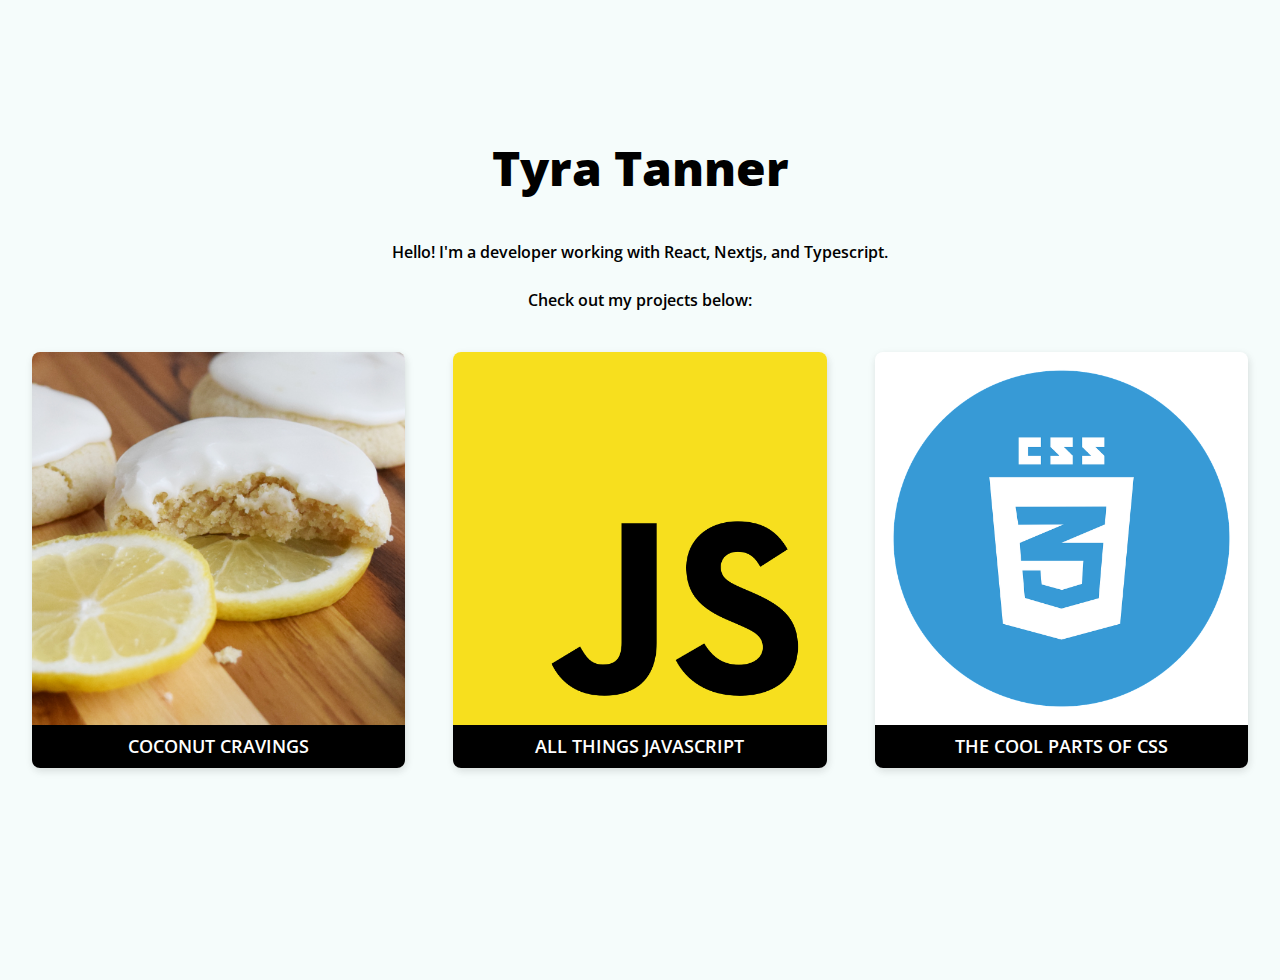
==== index.html @ 71920591 "created home page for profile on git pages" ====
<!DOCTYPE html>
<!--[if lt IE 7]>      <html class="no-js lt-ie9 lt-ie8 lt-ie7"> <![endif]-->
<!--[if IE 7]>         <html class="no-js lt-ie9 lt-ie8"> <![endif]-->
<!--[if IE 8]>         <html class="no-js lt-ie9"> <![endif]-->
<!--[if gt IE 8]>      <html class="no-js"> <!--<![endif]-->
<html>
  <head>
    <meta charset="utf-8" />
    <meta http-equiv="X-UA-Compatible" content="IE=edge" />
    <title></title>
    <meta name="description" content="" />
    <meta name="viewport" content="width=device-width, initial-scale=1" />
    <link rel="preconnect" href="https://fonts.googleapis.com" />
    <link rel="preconnect" href="https://fonts.gstatic.com" crossorigin />
    <link
      href="https://fonts.googleapis.com/css2?family=Open+Sans:ital,wght@0,400;0,700;0,800;1,400;1,700&display=swap"
      rel="stylesheet"
    />
    <link rel="stylesheet" href="styles.css" />
  </head>
  <body>
    <main id="home-main">
      <div class="wrapper">
        <div class="name">Tyra Tanner</div>
        <p class="subTitle">
          Hello! I'm a developer working with React, Nextjs, and Typescript.
        </p>
        <p class="subTitle">Check out my projects below:</p>
        <div class="cardWrapper">
          <a href="https://coconutcravings.com" class="card"
            ><img src="soft-lemon-cookies.jpg"></img>
            <p class="cardTitle">COCONUT CRAVINGS</p></a
          >

          <a href="js-notes/index.html" class="card"><img src="javascript-736400_1280.png"><p class="cardTitle">ALL THINGS JAVASCRIPT</p></a>
          <a href="css-notes/home.html" class="card"><img src="logo-2582747_1280.png"><p class="cardTitle">THE COOL PARTS OF CSS</p></a>
        </div>
      </div>
    </main>
  </body>
</html>
---- styles.css ----
/* CSS Reset */
/* Feels like it pauses before sidenav comes down */

/*
  1. Use a more-intuitive box-sizing model.
*/
*,
*::before,
*::after {
  box-sizing: border-box;
}
/*
  2. Remove default margin
*/
* {
  margin: 0;
}
/*
  3. Allow percentage-based heights in the application
*/
html,
body {
  height: 100%;
}
/*
  Typographic tweaks!
  4. Add accessible line-height
  5. Improve text rendering
*/
body {
  line-height: 1.5;
  -webkit-font-smoothing: antialiased;
}
/*
  6. Improve media defaults
*/
img,
picture,
video,
canvas,
svg {
  display: block;
  max-width: 100%;
}
/*
  7. Remove built-in form typography styles
*/
input,
button,
textarea,
select {
  font: inherit;
}
/*
  8. Avoid text overflows
*/
p,
h1,
h2,
h3,
h4,
h5,
h6 {
  overflow-wrap: break-word;
}
/*
  9. Create a root stacking context
*/
#root,
#__next {
  isolation: isolate;
}

body {
  background-color: #f5fcfb;
}

img {
  border-radius: 8px 8px 0 0;
}

.wrapper {
  max-width: 1400px;
  margin: 80px auto;
  font-family: "Open Sans";
  padding: 16px;
}
.name {
  font-weight: 800;
  font-size: 3rem;
  margin: 36px auto;
  width: fit-content;
}

.subTitle {
  margin: 24px auto;
  width: fit-content;
  text-align: center;
  font-weight: 600;
}

.cardWrapper {
  margin: 24px auto;
  display: grid;
  gap: 16px;
  grid-template-columns: repeat(auto-fill, minmax(min(350px, 100%), 1fr));
}

.card {
  background-color: white;
  text-align: center;
  color: white;
  margin: 16px;
  font-size: 1.1rem;
  text-decoration: none;
  border-radius: 8px;
  box-shadow: 1px 3px 9px rgba(0, 0, 0, 0.1), 1px 3px 9px rgba(0, 0, 0, 0.03);
}

.cardTitle {
  background-color: black;
  padding: 8px 16px;
  font-weight: 600;
  border-radius: 0 0 8px 8px;
}
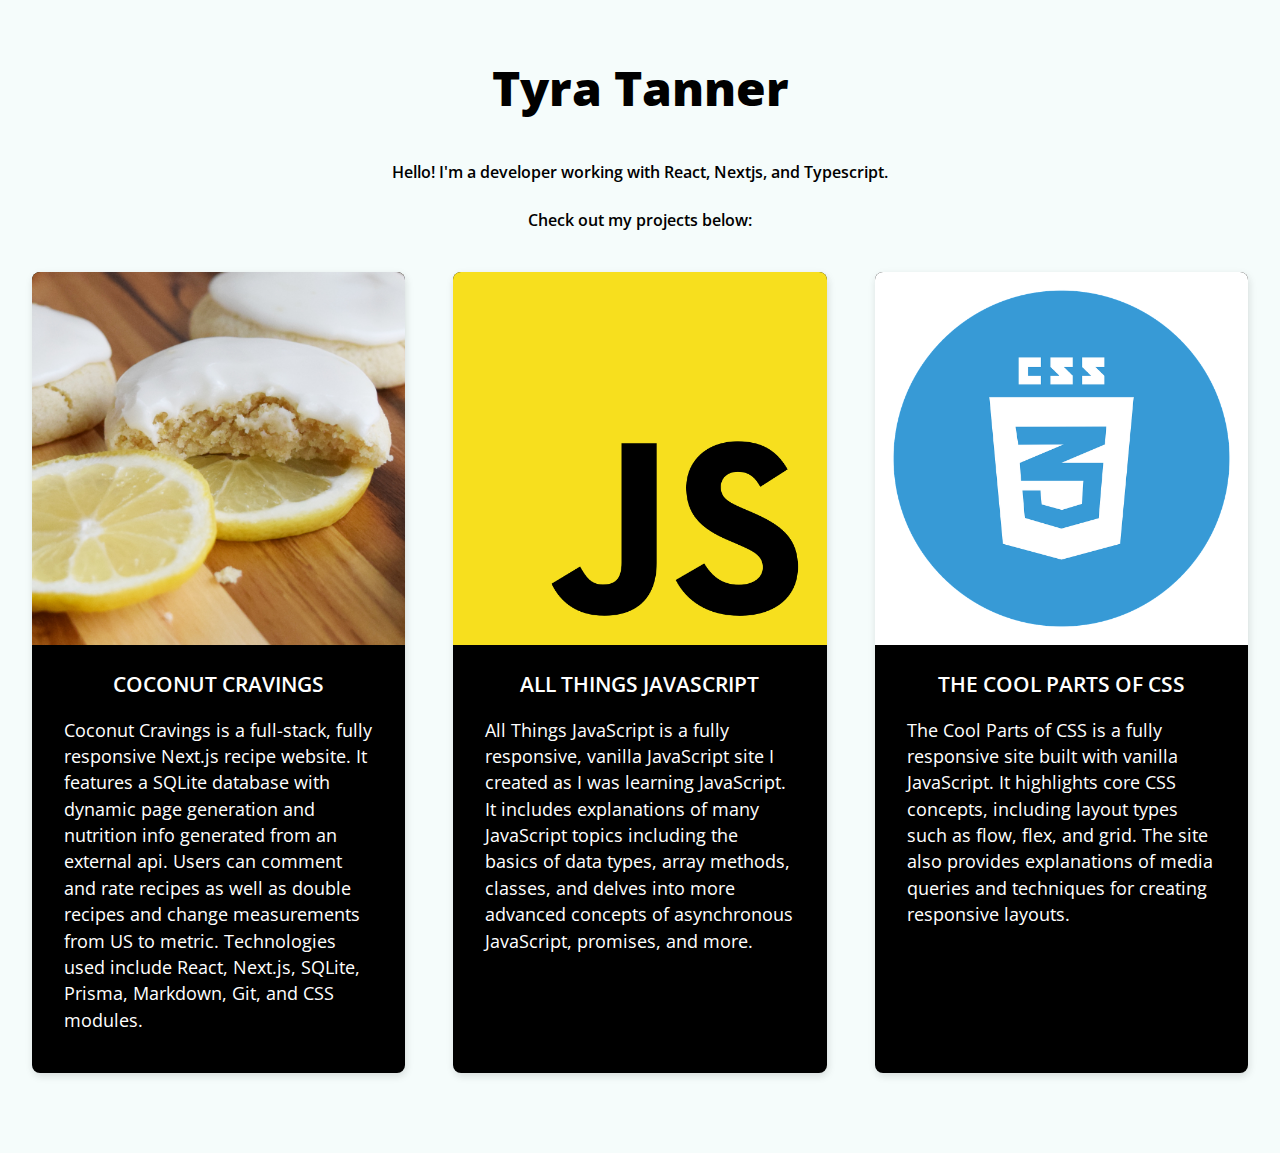
==== commit 34a83490: "added descriptions for each project" ====
--- a/index.html
+++ b/index.html
@@ -28,14 +28,51 @@
         <p class="subTitle">Check out my projects below:</p>
         <div class="cardWrapper">
           <a href="https://coconutcravings.com" class="card"
-            ><img src="soft-lemon-cookies.jpg"></img>
-            <p class="cardTitle">COCONUT CRAVINGS</p></a
+            ><img src="soft-lemon-cookies.jpg" />
+            <div class="cardText">
+              <p class="cardTitle">COCONUT CRAVINGS</p>
+              <p class="cardDescription">
+                Coconut Cravings is a full-stack, fully responsive Next.js
+                recipe website. It features a SQLite database with dynamic page
+                generation and nutrition info generated from an external api.
+                Users can comment and rate recipes as well as double recipes and
+                change measurements from US to metric. Technologies used include
+                React, Next.js, SQLite, Prisma, Markdown, Git, and CSS modules.
+              </p>
+            </div>
+          </a>
+
+          <a href="js-notes/index.html" class="card"
+            ><img src="javascript-736400_1280.png" />
+            <div class="cardText">
+              <p class="cardTitle">ALL THINGS JAVASCRIPT</p>
+              <p class="cardDescription">
+                All Things JavaScript is a fully responsive, vanilla JavaScript
+                site I created as I was learning JavaScript. It includes
+                explanations of many JavaScript topics including the basics of
+                data types, array methods, classes, and delves into more
+                advanced concepts of asynchronous JavaScript, promises, and
+                more.
+              </p>
+            </div></a
           >
-
-          <a href="js-notes/index.html" class="card"><img src="javascript-736400_1280.png"><p class="cardTitle">ALL THINGS JAVASCRIPT</p></a>
-          <a href="css-notes/home.html" class="card"><img src="logo-2582747_1280.png"><p class="cardTitle">THE COOL PARTS OF CSS</p></a>
+          <a href="css-notes/home.html" class="card"
+            ><img src="logo-2582747_1280.png" />
+            <div class="cardText">
+              <p class="cardTitle">THE COOL PARTS OF CSS</p>
+              <p class="cardDescription">
+                The Cool Parts of CSS is a fully responsive site built with
+                vanilla JavaScript. It highlights core CSS concepts, including
+                layout types such as flow, flex, and grid. The site also
+                provides explanations of media queries and techniques for
+                creating responsive layouts.
+              </p>
+            </div></a
+          >
         </div>
       </div>
     </main>
   </body>
 </html>
+
+<!-- NOTE TO SELF: i added some images for a banner image if I want to include that on the page sometime in the future -->
--- a/styles.css
+++ b/styles.css
@@ -77,14 +77,16 @@
 
 img {
   border-radius: 8px 8px 0 0;
+  background-color: white;
 }
 
 .wrapper {
   max-width: 1400px;
-  margin: 80px auto;
+  margin: 0 auto;
   font-family: "Open Sans";
   padding: 16px;
 }
+
 .name {
   font-weight: 800;
   font-size: 3rem;
@@ -100,14 +102,14 @@
 }
 
 .cardWrapper {
-  margin: 24px auto;
+  margin: 24px auto 48px auto;
   display: grid;
   gap: 16px;
   grid-template-columns: repeat(auto-fill, minmax(min(350px, 100%), 1fr));
 }
 
 .card {
-  background-color: white;
+  background-color: black;
   text-align: center;
   color: white;
   margin: 16px;
@@ -117,9 +119,19 @@
   box-shadow: 1px 3px 9px rgba(0, 0, 0, 0.1), 1px 3px 9px rgba(0, 0, 0, 0.03);
 }
 
+.cardText {
+  padding: 8px 16px;
+  border-radius: 0 0 8px 8px;
+  margin: 16px;
+}
+
 .cardTitle {
-  background-color: black;
-  padding: 8px 16px;
   font-weight: 600;
-  border-radius: 0 0 8px 8px;
+  font-size: 1.3rem;
+  margin-bottom: 8px;
 }
+
+.cardDescription {
+  text-align: left;
+  margin: 16px 0;
+}
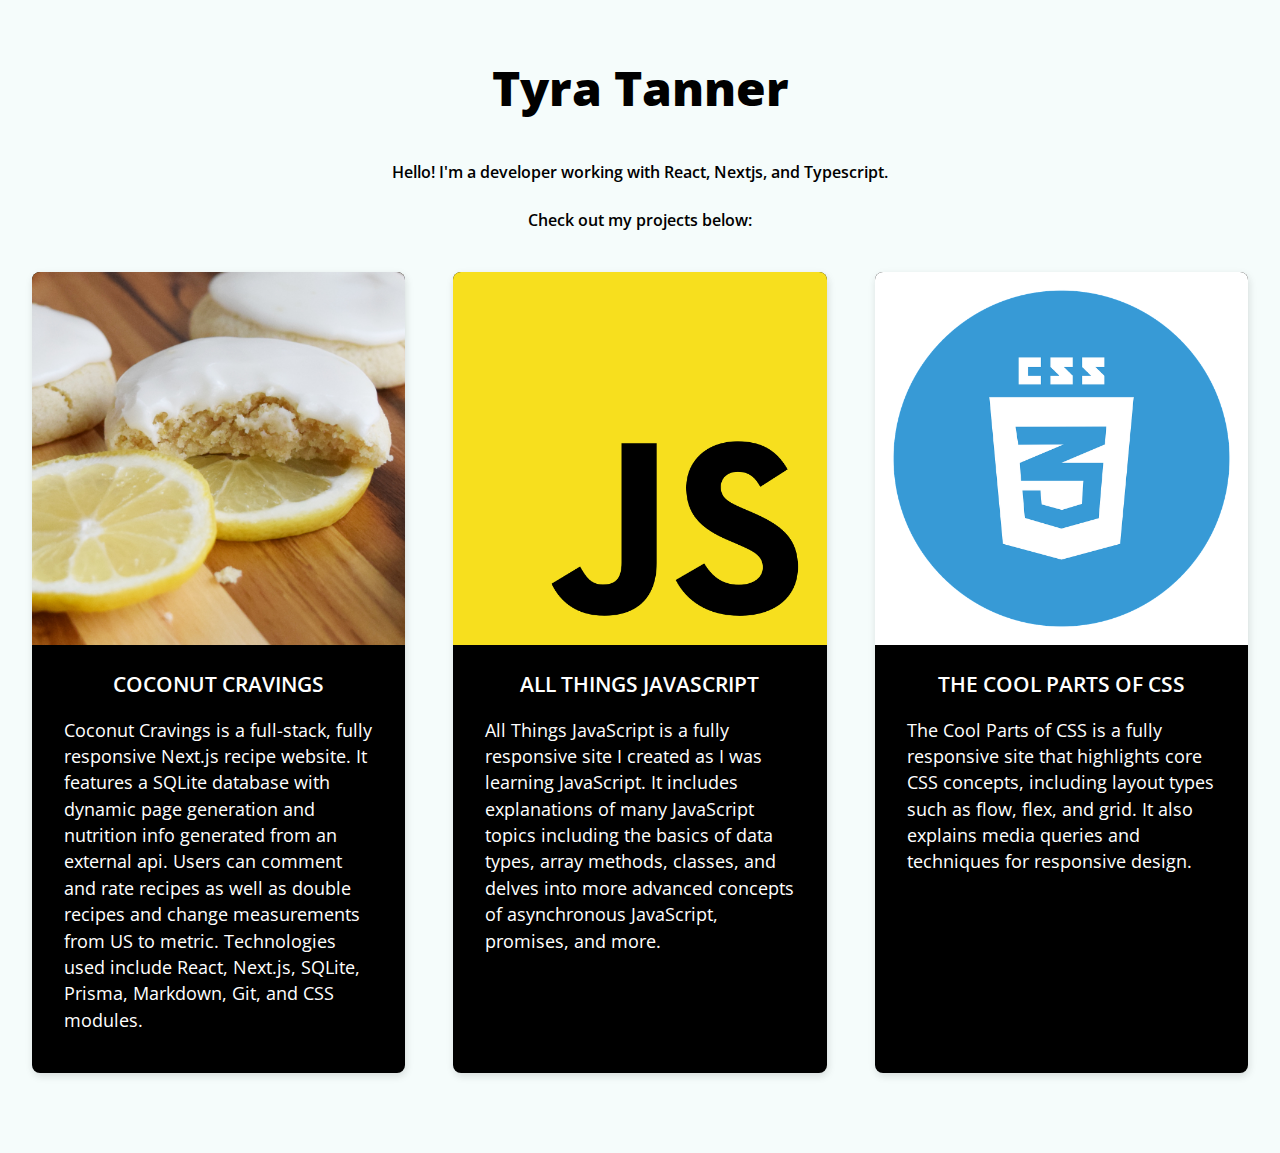
==== commit 3f4febd7: "edited descriptions" ====
--- a/index.html
+++ b/index.html
@@ -47,12 +47,11 @@
             <div class="cardText">
               <p class="cardTitle">ALL THINGS JAVASCRIPT</p>
               <p class="cardDescription">
-                All Things JavaScript is a fully responsive, vanilla JavaScript
-                site I created as I was learning JavaScript. It includes
-                explanations of many JavaScript topics including the basics of
-                data types, array methods, classes, and delves into more
-                advanced concepts of asynchronous JavaScript, promises, and
-                more.
+                All Things JavaScript is a fully responsive site I created as I
+                was learning JavaScript. It includes explanations of many
+                JavaScript topics including the basics of data types, array
+                methods, classes, and delves into more advanced concepts of
+                asynchronous JavaScript, promises, and more.
               </p>
             </div></a
           >
@@ -61,11 +60,10 @@
             <div class="cardText">
               <p class="cardTitle">THE COOL PARTS OF CSS</p>
               <p class="cardDescription">
-                The Cool Parts of CSS is a fully responsive site built with
-                vanilla JavaScript. It highlights core CSS concepts, including
-                layout types such as flow, flex, and grid. The site also
-                provides explanations of media queries and techniques for
-                creating responsive layouts.
+                The Cool Parts of CSS is a fully responsive site that highlights
+                core CSS concepts, including layout types such as flow, flex,
+                and grid. It also explains media queries and techniques for
+                responsive design.
               </p>
             </div></a
           >
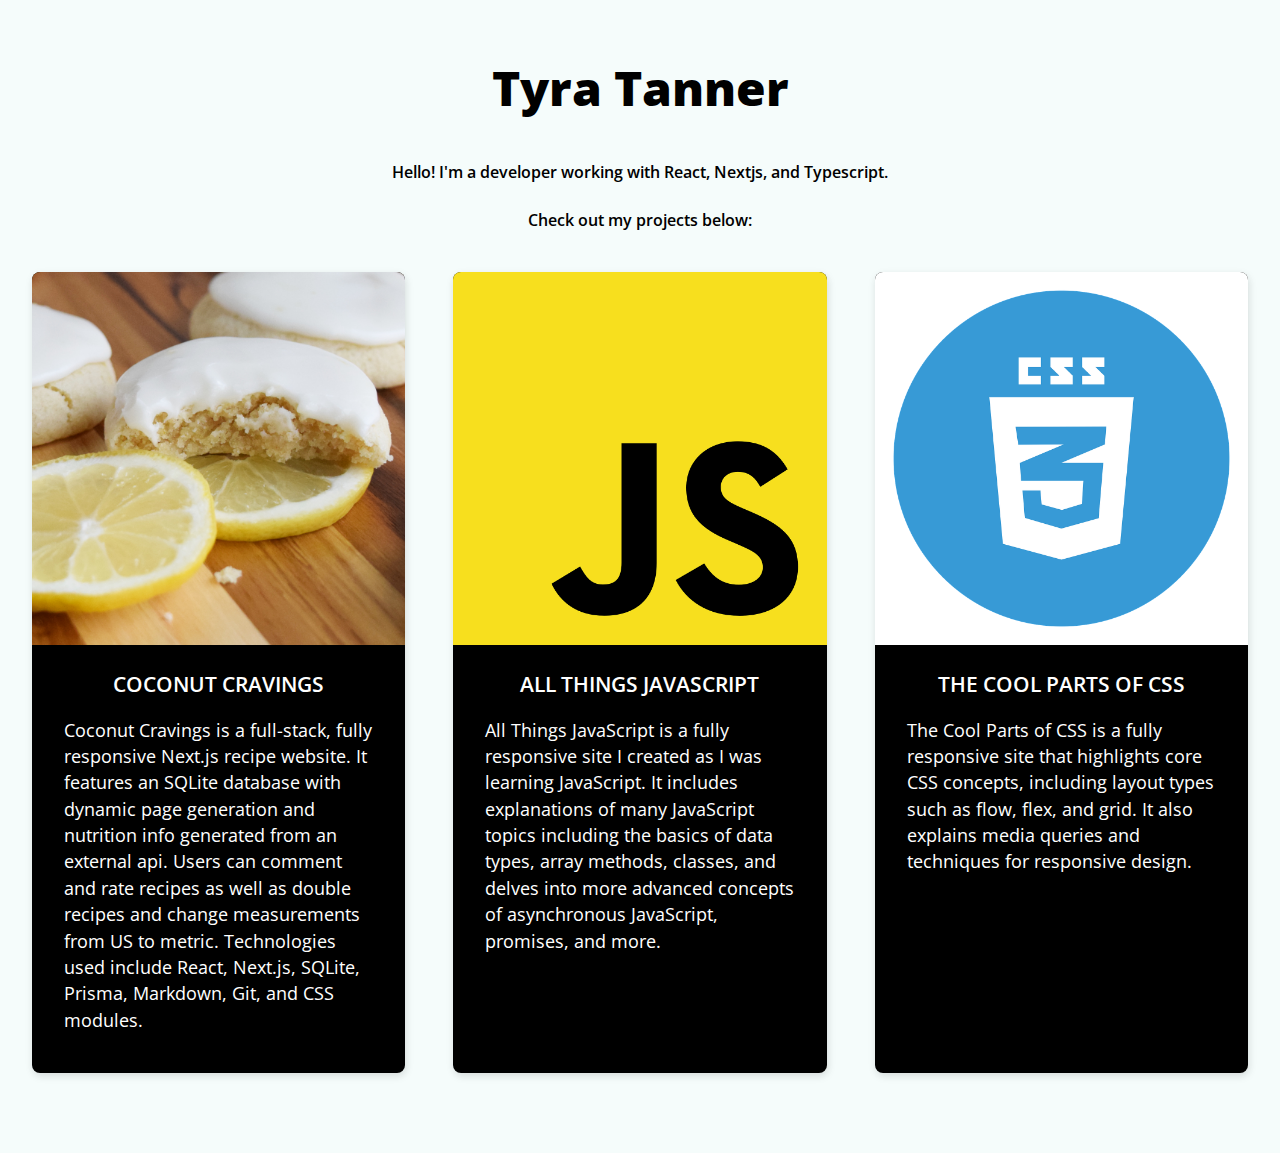
==== commit 77d297ed: "edit" ====
--- a/index.html
+++ b/index.html
@@ -33,7 +33,7 @@
               <p class="cardTitle">COCONUT CRAVINGS</p>
               <p class="cardDescription">
                 Coconut Cravings is a full-stack, fully responsive Next.js
-                recipe website. It features a SQLite database with dynamic page
+                recipe website. It features an SQLite database with dynamic page
                 generation and nutrition info generated from an external api.
                 Users can comment and rate recipes as well as double recipes and
                 change measurements from US to metric. Technologies used include
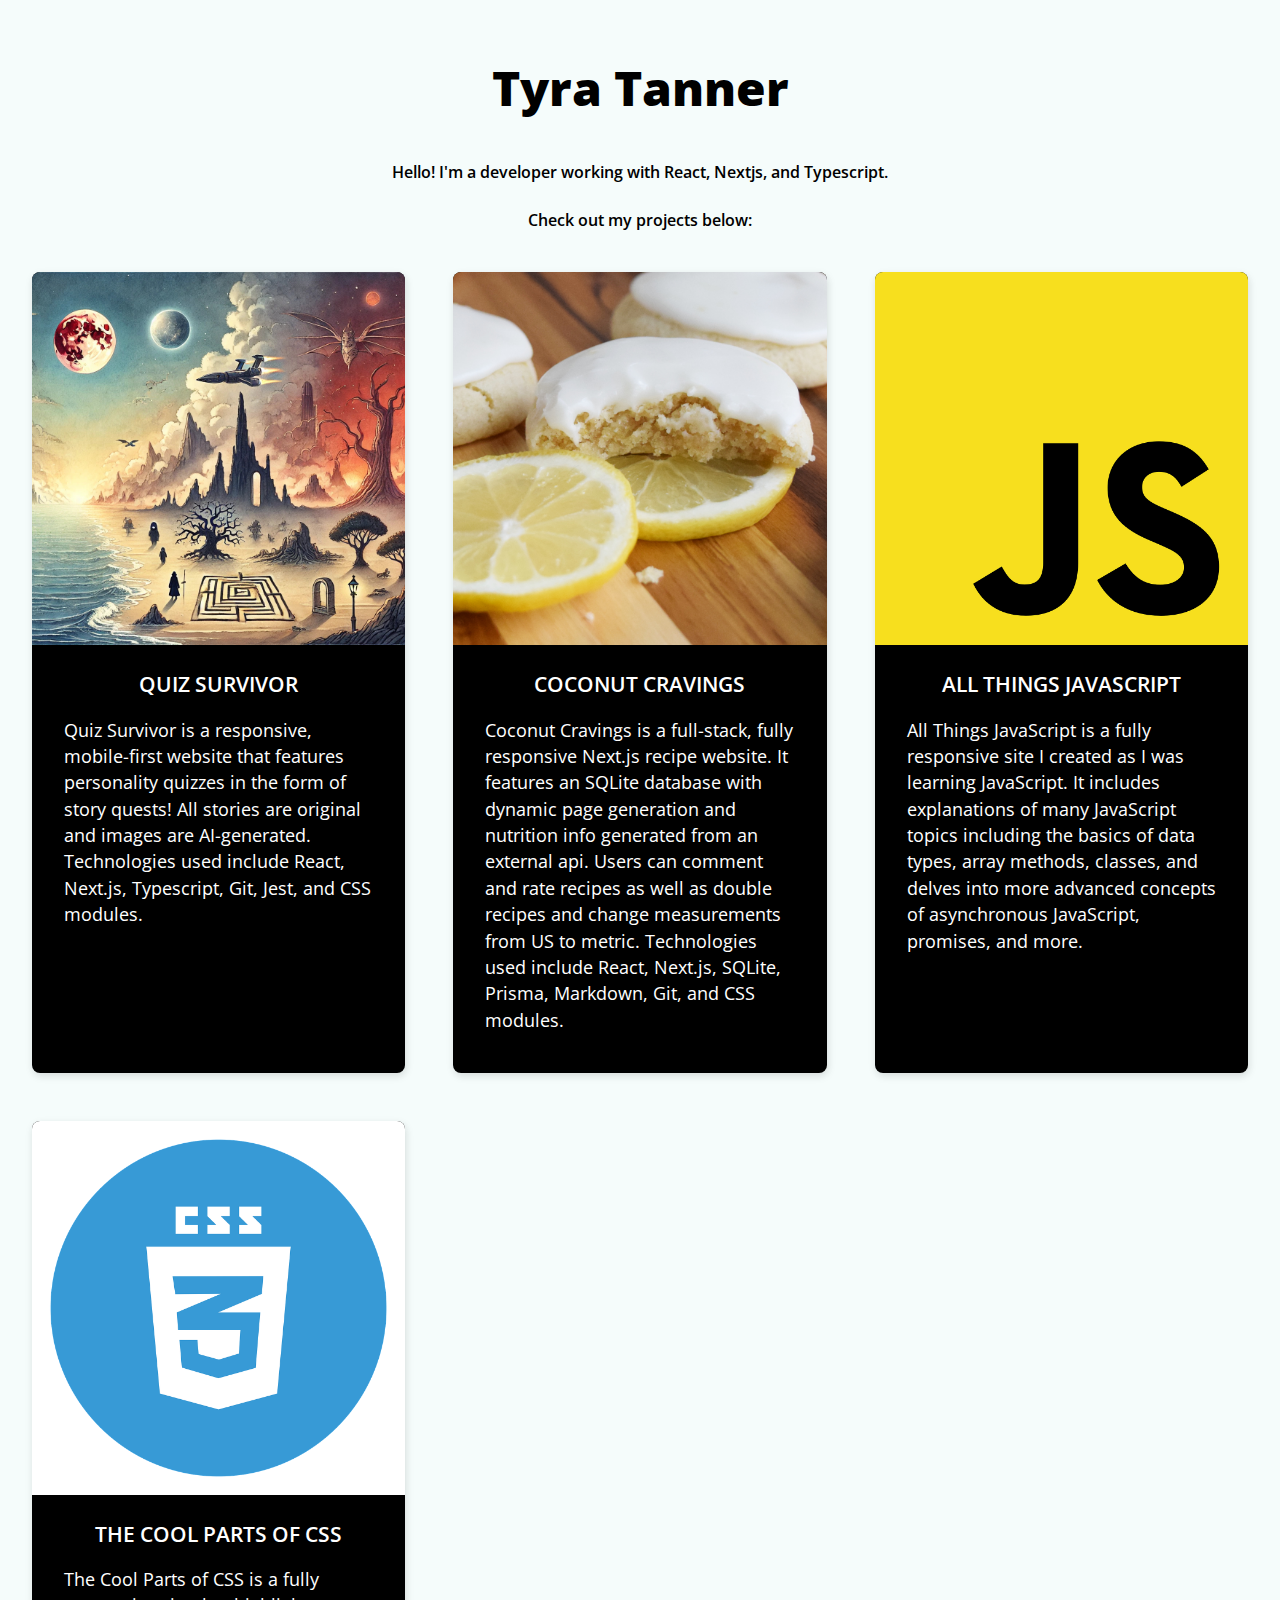
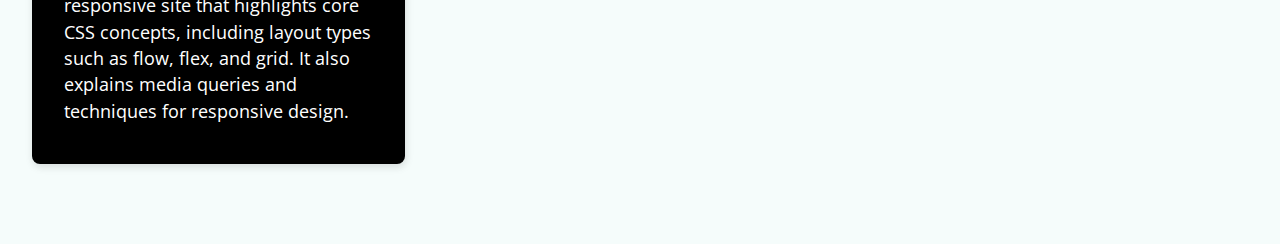
==== commit 4f374b13: "added quiz survivor" ====
--- a/index.html
+++ b/index.html
@@ -27,6 +27,20 @@
         </p>
         <p class="subTitle">Check out my projects below:</p>
         <div class="cardWrapper">
+          <a href="https://quizsurvivor.com" class="card"
+            ><img src="quizsurvivor.jpg" />
+            <div class="cardText">
+              <p class="cardTitle">QUIZ SURVIVOR</p>
+              <p class="cardDescription">
+                Quiz Survivor is a responsive, mobile-first website that
+                features personality quizzes in the form of story quests! All
+                stories are original and images are AI-generated. Technologies
+                used include React, Next.js, Typescript, Git, Jest, and CSS
+                modules.
+              </p>
+            </div>
+          </a>
+
           <a href="https://coconutcravings.com" class="card"
             ><img src="soft-lemon-cookies.jpg" />
             <div class="cardText">
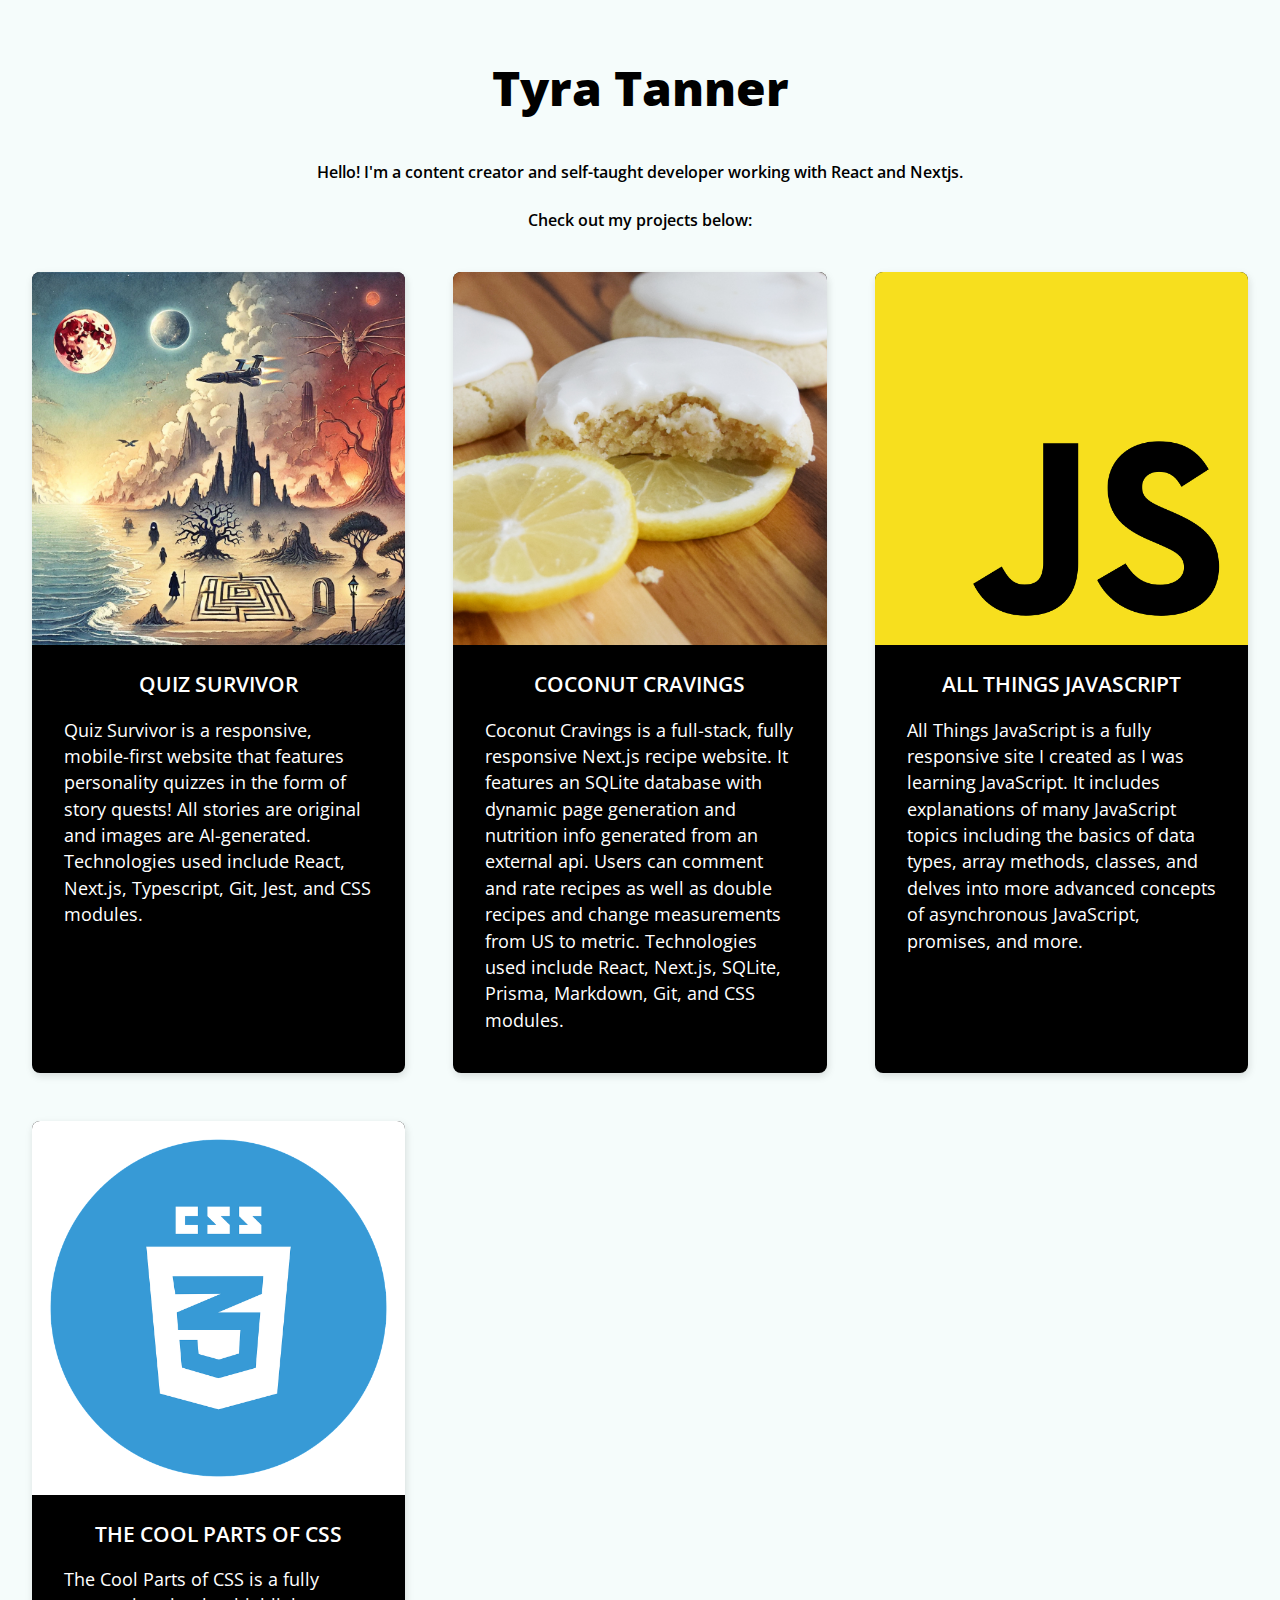
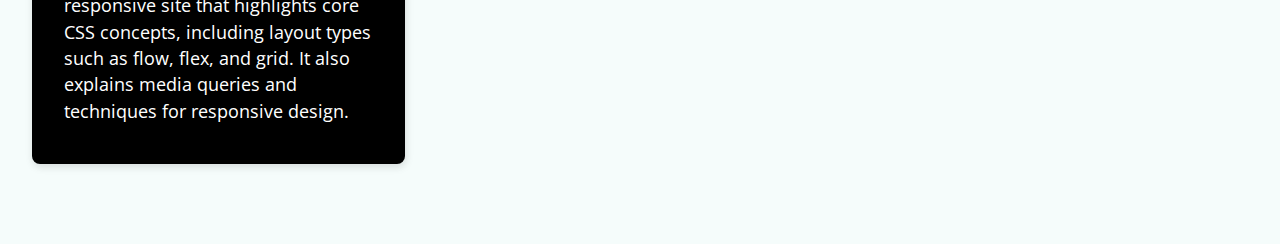
==== commit 1b215cab: "changed self description" ====
--- a/index.html
+++ b/index.html
@@ -23,7 +23,8 @@
       <div class="wrapper">
         <div class="name">Tyra Tanner</div>
         <p class="subTitle">
-          Hello! I'm a developer working with React, Nextjs, and Typescript.
+          Hello! I'm a content creator and self-taught developer working with
+          React and Nextjs.
         </p>
         <p class="subTitle">Check out my projects below:</p>
         <div class="cardWrapper">
